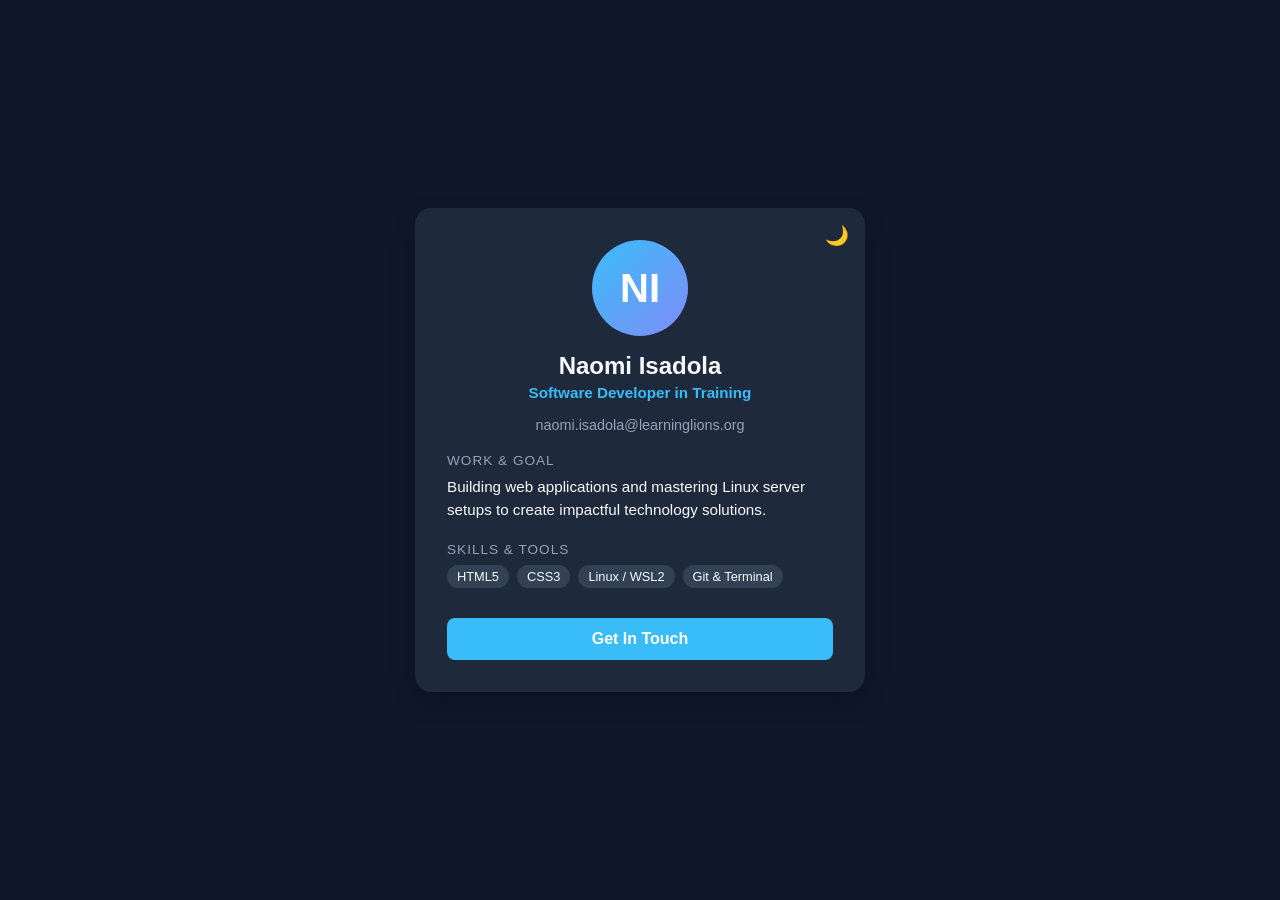
==== index.html @ df37df54 "add bio page v0 from scs1.1 asthe starting point" ====
<!DOCTYPE html>
<html lang="en">
<head>
  <meta charset="UTF-8" />
  <meta name="viewport" content="width=device-width, initial-scale=1.0" />
  <title>Naomi Isadola | Developer Profile</title>
  <style>
    :root {
      --bg: #0f172a;
      --card-bg: #1e293b;
      --text-main: #f8fafc;
      --text-muted: #94a3b8;
      --accent: #38bdf8;
      --accent-hover: #0284c7;
      --tag-bg: #334155;
    }

    .light-mode {
      --bg: #f8fafc;
      --card-bg: #ffffff;
      --text-main: #0f172a;
      --text-muted: #64748b;
      --accent: #0284c7;
      --accent-hover: #0369a1;
      --tag-bg: #e2e8f0;
    }

    * {
      box-sizing: border-box;
      margin: 0;
      padding: 0;
      transition: background-color 0.3s, color 0.3s;
    }

    body {
      font-family: 'Segoe UI', Tahoma, Geneva, Verdana, sans-serif;
      background-color: var(--bg);
      color: var(--text-main);
      display: flex;
      justify-content: center;
      align-items: center;
      min-height: 100vh;
      padding: 20px;
    }

    .card {
      background-color: var(--card-bg);
      width: 100%;
      max-width: 450px;
      padding: 32px;
      border-radius: 16px;
      box-shadow: 0 10px 25px rgba(0, 0, 0, 0.2);
      text-align: center;
      position: relative;
    }

    .toggle-btn {
      position: absolute;
      top: 16px;
      right: 16px;
      background: none;
      border: none;
      font-size: 1.2rem;
      cursor: pointer;
    }

    .avatar {
      width: 96px;
      height: 96px;
      border-radius: 50%;
      background: linear-gradient(135deg, var(--accent), #818cf8);
      display: flex;
      align-items: center;
      justify-content: center;
      font-size: 2.5rem;
      color: #fff;
      margin: 0 auto 16px auto;
      font-weight: bold;
    }

    h1 {
      font-size: 1.5rem;
      margin-bottom: 4px;
    }

    .track {
      color: var(--accent);
      font-size: 0.95rem;
      font-weight: 600;
      margin-bottom: 16px;
    }

    .email {
      color: var(--text-muted);
      font-size: 0.9rem;
      margin-bottom: 20px;
    }

    .section {
      text-align: left;
      margin-bottom: 20px;
    }

    .section-title {
      font-size: 0.85rem;
      text-transform: uppercase;
      letter-spacing: 1px;
      color: var(--text-muted);
      margin-bottom: 8px;
    }

    .section-body {
      font-size: 0.95rem;
      line-height: 1.5;
    }

    .skills {
      display: flex;
      flex-wrap: wrap;
      gap: 8px;
      margin-top: 8px;
    }

    .skill-tag {
      background-color: var(--tag-bg);
      padding: 4px 10px;
      border-radius: 12px;
      font-size: 0.8rem;
    }

    .btn {
      display: inline-block;
      width: 100%;
      padding: 12px;
      background-color: var(--accent);
      color: #ffffff;
      text-decoration: none;
      font-weight: bold;
      border-radius: 8px;
      margin-top: 10px;
    }

    .btn:hover {
      background-color: var(--accent-hover);
    }
  </style>
</head>
<body>

  <div class="card">
    <button class="toggle-btn" id="themeToggle">🌙</button>
    
    <div class="avatar">NI</div>
    
    <h1>Naomi Isadola</h1>
    <p class="track">Software Developer in Training</p>
    <p class="email">naomi.isadola@learninglions.org</p>

    <div class="section">
      <div class="section-title">Work & Goal</div>
      <p class="section-body">Building web applications and mastering Linux server setups to create impactful technology solutions.</p>
    </div>

    <div class="section">
      <div class="section-title">Skills & Tools</div>
      <div class="skills">
        <span class="skill-tag">HTML5</span>
        <span class="skill-tag">CSS3</span>
        <span class="skill-tag">Linux / WSL2</span>
        <span class="skill-tag">Git & Terminal</span>
      </div>
    </div>

    <a href="mailto:naomi.isadola@learninglions.org" class="btn">Get In Touch</a>
  </div>

  <script>
    const toggleBtn = document.getElementById('themeToggle');
    toggleBtn.addEventListener('click', () => {
      document.body.classList.toggle('light-mode');
      toggleBtn.textContent = document.body.classList.contains('light-mode') ? '☀️' : '🌙';
    });
  </script>

</body>
</html>
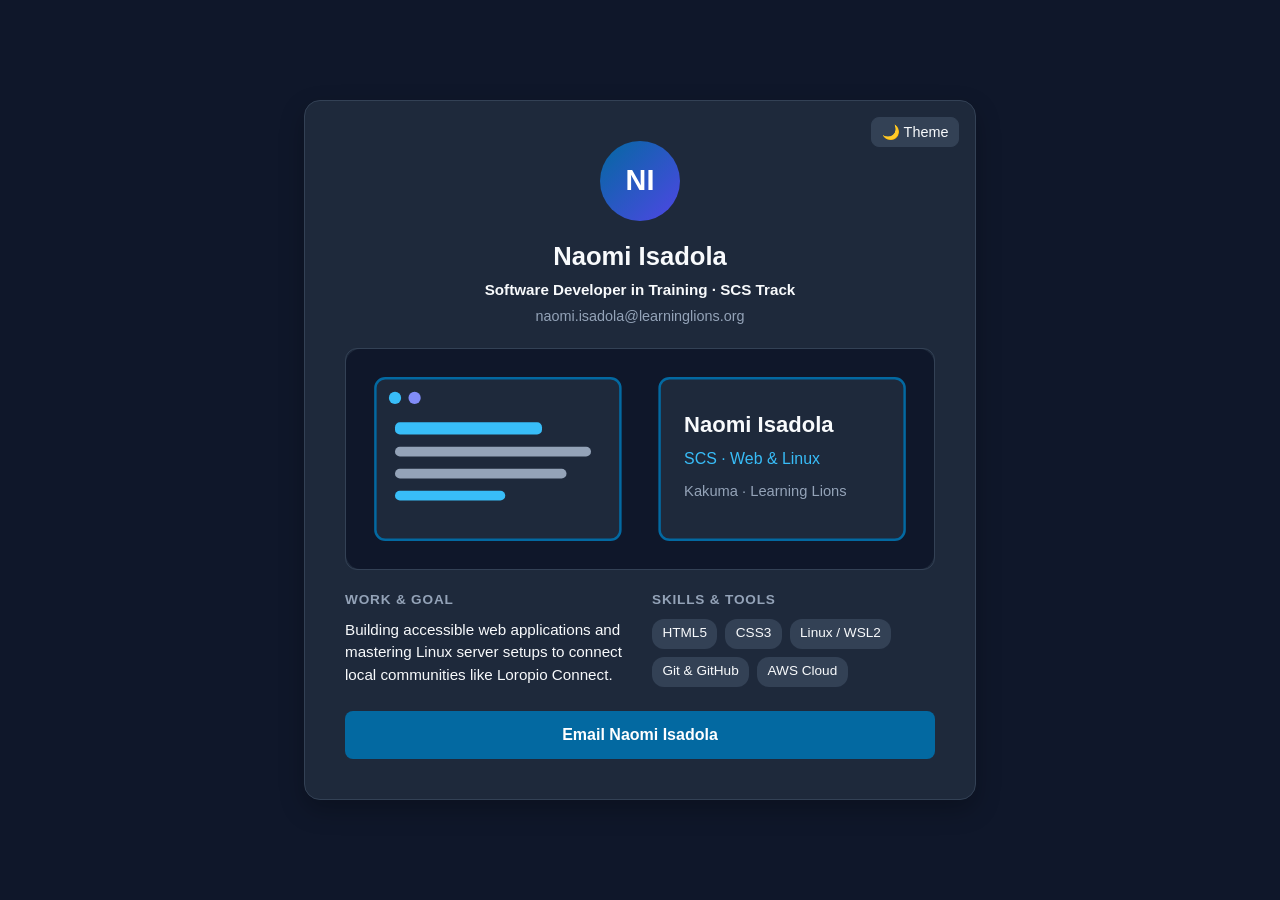
==== commit e95f5d6b: "Upgrade bio-page v2 with external stylesheet, accessible contrast, image, and media query" ====
--- a/index.html
+++ b/index.html
@@ -1,186 +1,45 @@
-<!DOCTYPE html>
+<!doctype html>
 <html lang="en">
-<head>
-  <meta charset="UTF-8" />
-  <meta name="viewport" content="width=device-width, initial-scale=1.0" />
-  <title>Naomi Isadola | Developer Profile</title>
-  <style>
-    :root {
-      --bg: #0f172a;
-      --card-bg: #1e293b;
-      --text-main: #f8fafc;
-      --text-muted: #94a3b8;
-      --accent: #38bdf8;
-      --accent-hover: #0284c7;
-      --tag-bg: #334155;
-    }
-
-    .light-mode {
-      --bg: #f8fafc;
-      --card-bg: #ffffff;
-      --text-main: #0f172a;
-      --text-muted: #64748b;
-      --accent: #0284c7;
-      --accent-hover: #0369a1;
-      --tag-bg: #e2e8f0;
-    }
-
-    * {
-      box-sizing: border-box;
-      margin: 0;
-      padding: 0;
-      transition: background-color 0.3s, color 0.3s;
-    }
-
-    body {
-      font-family: 'Segoe UI', Tahoma, Geneva, Verdana, sans-serif;
-      background-color: var(--bg);
-      color: var(--text-main);
-      display: flex;
-      justify-content: center;
-      align-items: center;
-      min-height: 100vh;
-      padding: 20px;
-    }
-
-    .card {
-      background-color: var(--card-bg);
-      width: 100%;
-      max-width: 450px;
-      padding: 32px;
-      border-radius: 16px;
-      box-shadow: 0 10px 25px rgba(0, 0, 0, 0.2);
-      text-align: center;
-      position: relative;
-    }
-
-    .toggle-btn {
-      position: absolute;
-      top: 16px;
-      right: 16px;
-      background: none;
-      border: none;
-      font-size: 1.2rem;
-      cursor: pointer;
-    }
-
-    .avatar {
-      width: 96px;
-      height: 96px;
-      border-radius: 50%;
-      background: linear-gradient(135deg, var(--accent), #818cf8);
-      display: flex;
-      align-items: center;
-      justify-content: center;
-      font-size: 2.5rem;
-      color: #fff;
-      margin: 0 auto 16px auto;
-      font-weight: bold;
-    }
-
-    h1 {
-      font-size: 1.5rem;
-      margin-bottom: 4px;
-    }
-
-    .track {
-      color: var(--accent);
-      font-size: 0.95rem;
-      font-weight: 600;
-      margin-bottom: 16px;
-    }
-
-    .email {
-      color: var(--text-muted);
-      font-size: 0.9rem;
-      margin-bottom: 20px;
-    }
-
-    .section {
-      text-align: left;
-      margin-bottom: 20px;
-    }
-
-    .section-title {
-      font-size: 0.85rem;
-      text-transform: uppercase;
-      letter-spacing: 1px;
-      color: var(--text-muted);
-      margin-bottom: 8px;
-    }
-
-    .section-body {
-      font-size: 0.95rem;
-      line-height: 1.5;
-    }
-
-    .skills {
-      display: flex;
-      flex-wrap: wrap;
-      gap: 8px;
-      margin-top: 8px;
-    }
-
-    .skill-tag {
-      background-color: var(--tag-bg);
-      padding: 4px 10px;
-      border-radius: 12px;
-      font-size: 0.8rem;
-    }
-
-    .btn {
-      display: inline-block;
-      width: 100%;
-      padding: 12px;
-      background-color: var(--accent);
-      color: #ffffff;
-      text-decoration: none;
-      font-weight: bold;
-      border-radius: 8px;
-      margin-top: 10px;
-    }
-
-    .btn:hover {
-      background-color: var(--accent-hover);
-    }
-  </style>
-</head>
-<body>
-
-  <div class="card">
-    <button class="toggle-btn" id="themeToggle">🌙</button>
-    
-    <div class="avatar">NI</div>
-    
-    <h1>Naomi Isadola</h1>
-    <p class="track">Software Developer in Training</p>
-    <p class="email">naomi.isadola@learninglions.org</p>
-
-    <div class="section">
-      <div class="section-title">Work & Goal</div>
-      <p class="section-body">Building web applications and mastering Linux server setups to create impactful technology solutions.</p>
-    </div>
-
-    <div class="section">
-      <div class="section-title">Skills & Tools</div>
-      <div class="skills">
-        <span class="skill-tag">HTML5</span>
-        <span class="skill-tag">CSS3</span>
-        <span class="skill-tag">Linux / WSL2</span>
-        <span class="skill-tag">Git & Terminal</span>
+  <head>
+    <meta charset="UTF-8" />
+    <meta name="viewport" content="width=device-width, initial-scale=1.0" />
+    <title>Naomi Isadola | Developer Profile</title>
+    <link rel="stylesheet" href="style.css" />
+  </head>
+  <body>
+    <main class="card">
+      <button class="toggle-btn" id="themeToggle" aria-label="Toggle light or dark theme">🌙 Theme</button>
+      <header>
+        <div class="avatar" aria-hidden="true">NI</div>
+        <h1>Naomi Isadola</h1>
+        <p class="track">Software Developer in Training · SCS Track</p>
+        <p class="email">naomi.isadola@learninglions.org</p>
+      </header>
+      <img src="images/naomi-workspace.svg" alt="Diagram of Naomi Isadola's Linux terminal and web development workspace at Learning Lions" class="hero-img" />
+      <div class="sections-grid">
+        <section class="section">
+          <h2 class="section-title">Work &amp; Goal</h2>
+          <p class="section-body">Building accessible web applications and mastering Linux server setups to connect local communities like Loropio Connect.</p>
+        </section>
+        <section class="section">
+          <h2 class="section-title">Skills &amp; Tools</h2>
+          <div class="skills">
+            <span class="skill-tag">HTML5</span>
+            <span class="skill-tag">CSS3</span>
+            <span class="skill-tag">Linux / WSL2</span>
+            <span class="skill-tag">Git &amp; GitHub</span>
+            <span class="skill-tag">AWS Cloud</span>
+          </div>
+        </section>
       </div>
-    </div>
-
-    <a href="mailto:naomi.isadola@learninglions.org" class="btn">Get In Touch</a>
-  </div>
-
-  <script>
-    const toggleBtn = document.getElementById('themeToggle');
-    toggleBtn.addEventListener('click', () => {
-      document.body.classList.toggle('light-mode');
-      toggleBtn.textContent = document.body.classList.contains('light-mode') ? '☀️' : '🌙';
-    });
-  </script>
-
-</body>
+      <a href="mailto:naomi.isadola@learninglions.org" class="btn">Email Naomi Isadola</a>
+    </main>
+    <script>
+      const toggleBtn = document.getElementById("themeToggle");
+      toggleBtn.addEventListener("click", () => {
+        document.body.classList.toggle("light-mode");
+        toggleBtn.textContent = document.body.classList.contains("light-mode") ? "☀️ Theme" : "🌙 Theme";
+      });
+    </script>
+  </body>
 </html>
--- a/style.css
+++ b/style.css
@@ -0,0 +1,49 @@
+:root {
+  --bg: #0f172a;
+  --card-bg: #1e293b;
+  --text-main: #f8fafc;
+  --text-muted: #94a3b8;
+  --accent: #0369a1;
+  --accent-hover: #075985;
+  --accent-secondary: #4f46e5;
+  --btn-text: #ffffff;
+  --tag-bg: #334155;
+  --shadow: rgba(0, 0, 0, 0.25);
+  --border: #334155;
+}
+.light-mode {
+  --bg: #f8fafc;
+  --card-bg: #ffffff;
+  --text-main: #0f172a;
+  --text-muted: #475569;
+  --accent: #0369a1;
+  --accent-hover: #075985;
+  --accent-secondary: #4338ca;
+  --btn-text: #ffffff;
+  --tag-bg: #e2e8f0;
+  --shadow: rgba(15, 23, 42, 0.12);
+  --border: #cbd5e1;
+}
+* { box-sizing: border-box; margin: 0; padding: 0; transition: background-color 0.3s, color 0.3s; }
+body { font-family: "Segoe UI", Tahoma, sans-serif; background-color: var(--bg); color: var(--text-main); display: flex; justify-content: center; align-items: center; min-height: 100vh; padding: 1.25rem; line-height: 1.5; }
+.card { background-color: var(--card-bg); border: 1px solid var(--border); width: 100%; max-width: 30rem; padding: 2rem; border-radius: 1rem; box-shadow: 0 0.625rem 1.5rem var(--shadow); text-align: center; position: relative; }
+.toggle-btn { position: absolute; top: 1rem; right: 1rem; background-color: var(--tag-bg); color: var(--text-main); border: 1px solid var(--border); border-radius: 0.5rem; padding: 0.35rem 0.6rem; font-size: 0.9rem; cursor: pointer; }
+.toggle-btn:focus-visible, .btn:focus-visible { outline: 3px solid var(--accent); outline-offset: 2px; }
+.avatar { width: 5rem; height: 5rem; border-radius: 50%; background: linear-gradient(135deg, var(--accent), var(--accent-secondary)); display: flex; align-items: center; justify-content: center; font-size: 1.8rem; color: var(--btn-text); margin: 0 auto 1rem auto; font-weight: bold; }
+h1 { font-size: 1.6rem; margin-bottom: 0.25rem; }
+.track { color: var(--text-main); font-size: 0.95rem; font-weight: 600; margin-bottom: 0.25rem; }
+.email { color: var(--text-muted); font-size: 0.9rem; margin-bottom: 1.25rem; }
+.hero-img { width: 100%; max-width: 100%; height: auto; border-radius: 0.75rem; border: 1px solid var(--border); margin-bottom: 1.25rem; display: block; }
+.sections-grid { display: flex; flex-direction: column; gap: 1rem; }
+.section { text-align: left; margin-bottom: 0.5rem; }
+h2.section-title { font-size: 0.85rem; text-transform: uppercase; letter-spacing: 0.06em; color: var(--text-muted); margin-bottom: 0.5rem; }
+.section-body { font-size: 0.95rem; line-height: 1.5; }
+.skills { display: flex; flex-wrap: wrap; gap: 0.5rem; margin-top: 0.5rem; }
+.skill-tag { background-color: var(--tag-bg); color: var(--text-main); padding: 0.3rem 0.65rem; border-radius: 0.75rem; font-size: 0.85rem; }
+.btn { display: inline-block; width: 100%; padding: 0.75rem 1rem; background-color: var(--accent); color: var(--btn-text); text-decoration: none; font-weight: bold; border-radius: 0.5rem; margin-top: 1rem; }
+.btn:hover { background-color: var(--accent-hover); }
+@media (min-width: 40rem) {
+  .card { max-width: 42rem; padding: 2.5rem; }
+  .sections-grid { flex-direction: row; gap: 1.5rem; }
+  .sections-grid .section { flex: 1; }
+}
